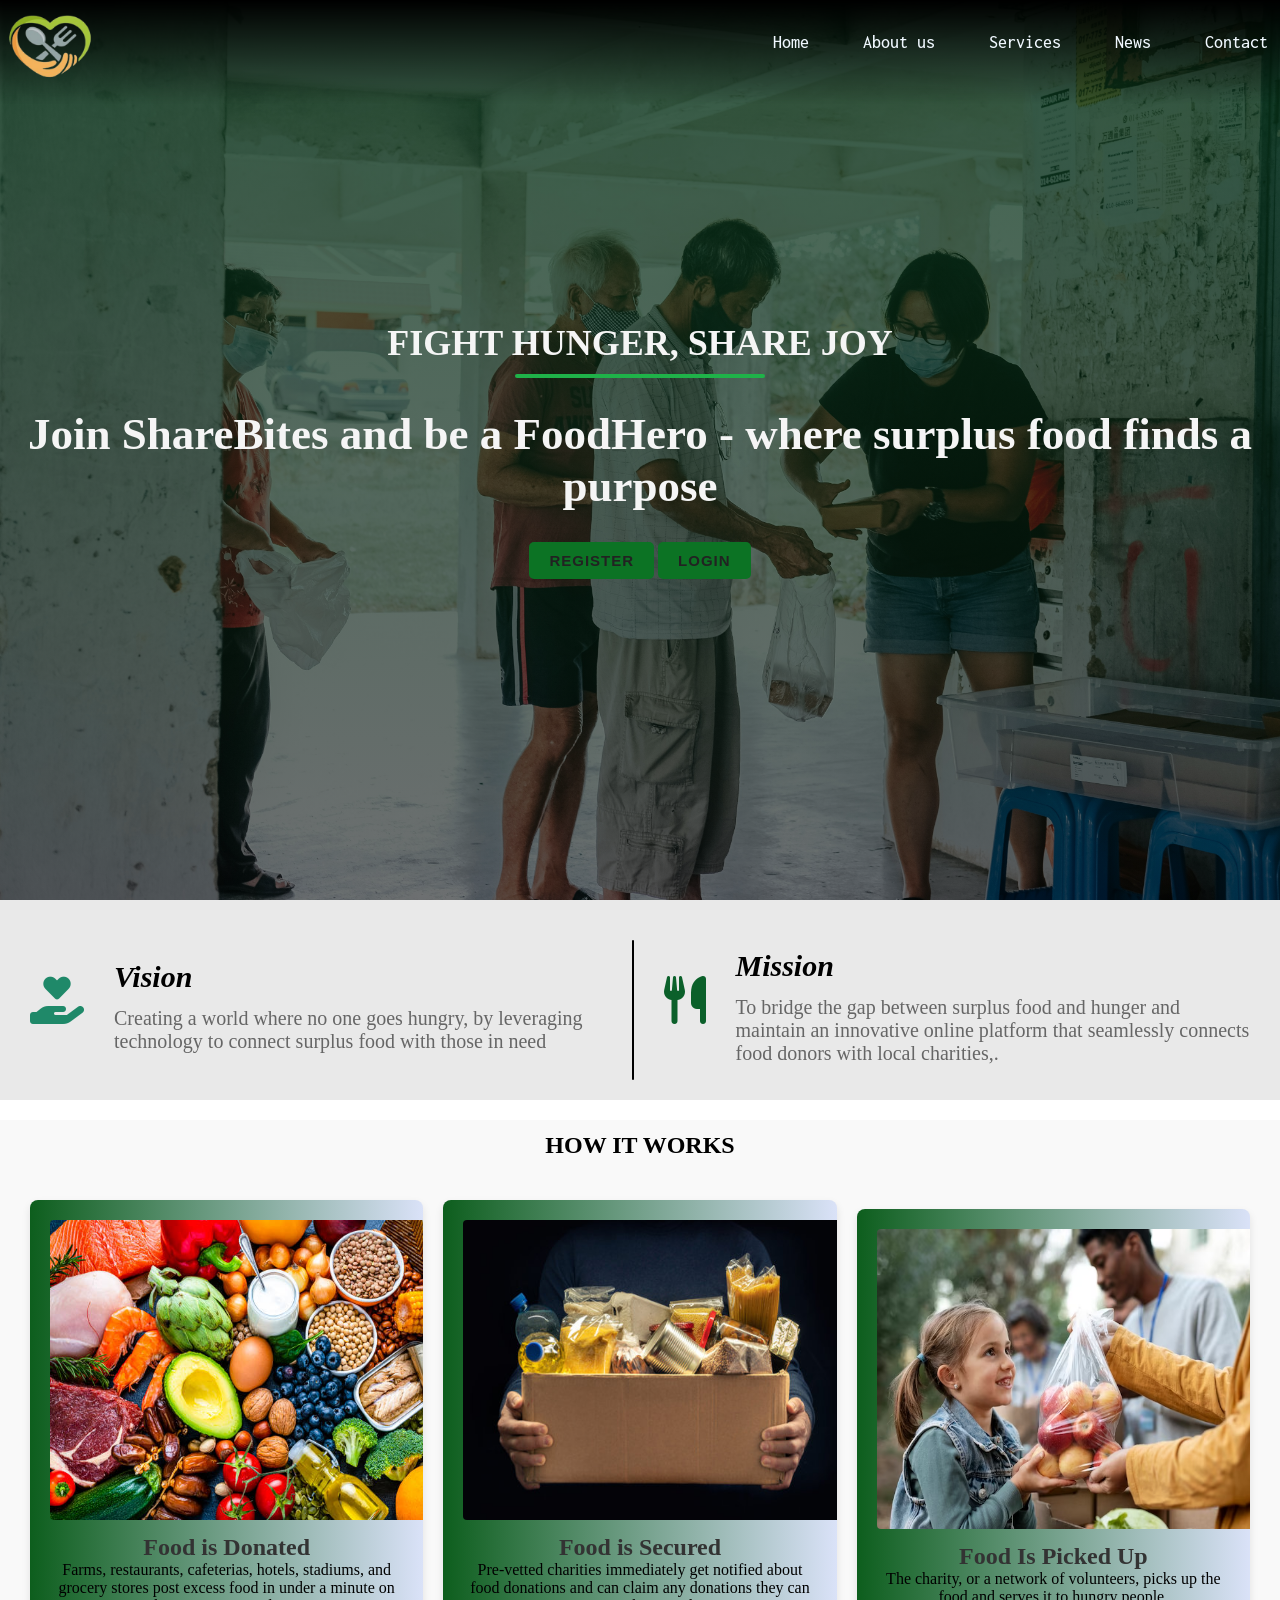
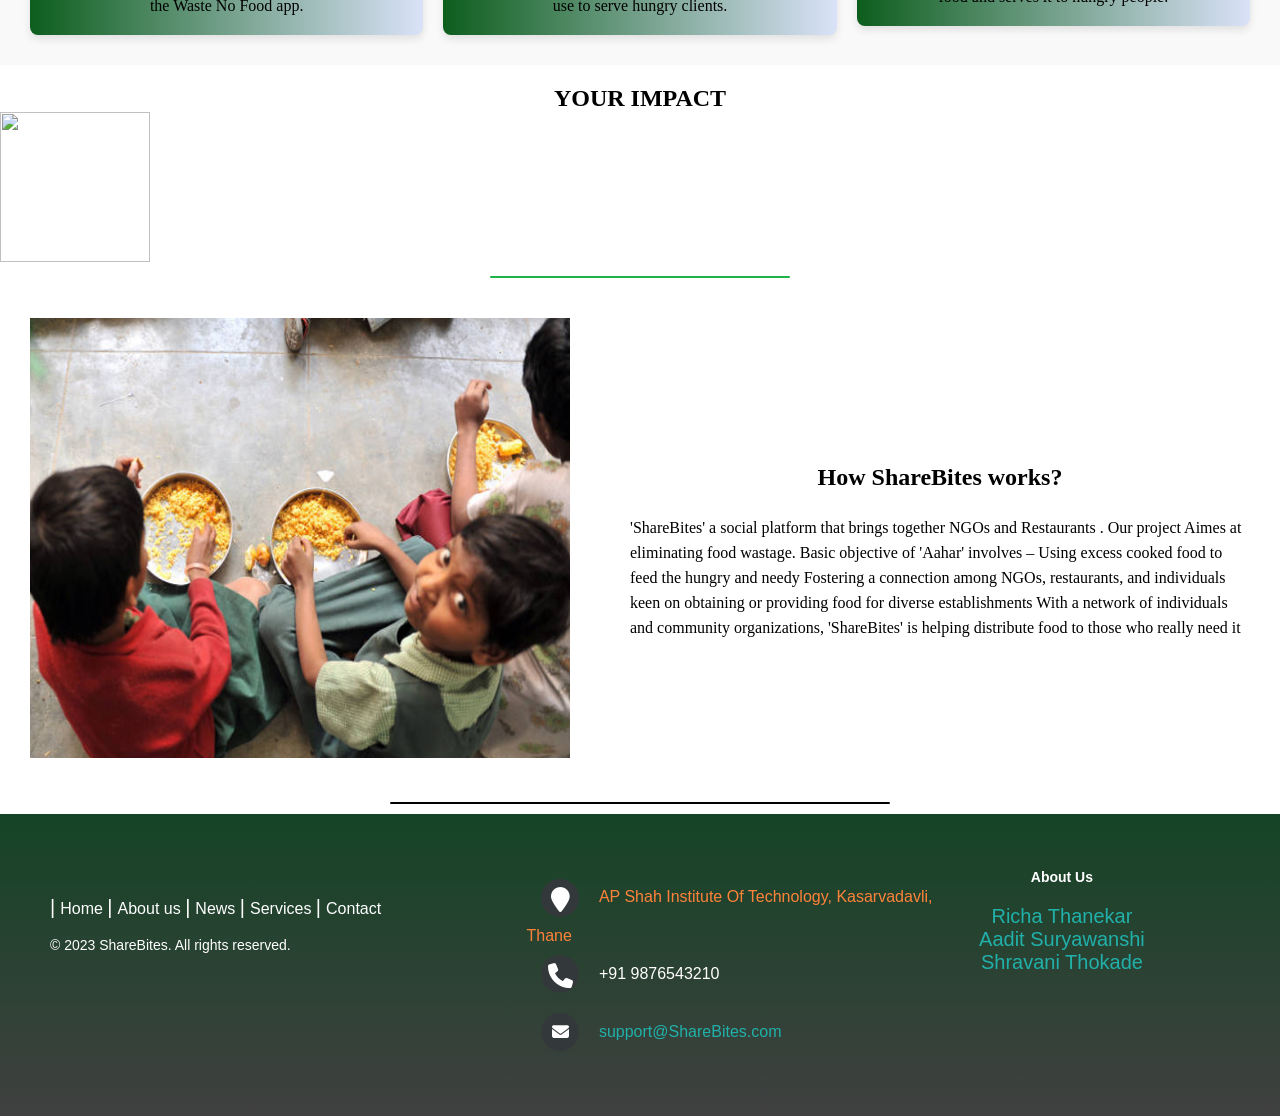
==== index.html @ aeedb60c "." ====
<!DOCTYPE html>
<html lang="en">
<head>
    <meta charset="UTF-8">
    <meta name="viewport" content="width=device-width, initial-scale=1.0">
    <link rel="stylesheet" href="stlye.css">
<script src="https://kit.fontawesome.com/dd3af09170.js" crossorigin="anonymous"></script>    <link rel="preconnect" href="https://fonts.googleapis.com">
    <link rel="preconnect" href="https://fonts.gstatic.com" crossorigin>
    <link href="https://fonts.googleapis.com/css2?family=Inconsolata&display=swap" rel="stylesheet">
    <link rel="stylesheet" href="https://cdnjs.cloudflare.com/ajax/libs/font-awesome/6.5.1/css/all.min.css" integrity="sha512-DTOQO9RWCH3ppGqcWaEA1BIZOC6xxalwEsw9c2QQeAIftl+Vegovlnee1c9QX4TctnWMn13TZye+giMm8e2LwA==" crossorigin="anonymous" referrerpolicy="no-referrer" />
    <link rel="preconnect" href="https://fonts.googleapis.com">
<link rel="preconnect" href="https://fonts.gstatic.com" crossorigin>
<link href="https://fonts.googleapis.com/css2?family=Overpass:ital,wght@0,100..900;1,100..900&display=swap" rel="stylesheet">
    <title>ShareBites</title>
</head>

<body>

    <section class="navbar">
        <a href="#"><img src="images\logo.png" class="logo">
        </a>
        <!--<span>ShareBites</span>-->
    <ul class="nav-links">
        <li><a href="">Home</a></li>
        <li><a href="#Aboutus">About us</a></li>
        <li><a href="#Services">Services</a></li>
        <li><a href="">News</a></li>
        <li><a href="#Contact">Contact</a></li>
    </ul> 
    </section>
    <header>
        
        <div class="header-content">
            <h2>FIGHT HUNGER, SHARE JOY</h2>
        <div class="line"></div>
            <h1>Join ShareBites and be a FoodHero - where surplus food finds a purpose</h1>
            <button id="show-login">Register</button>
            <button id="show-login2">Login</button>
            <div class="container" id="container">
                <div class="form-container sign-up-container">
                    <form action="#">
                        <div class="close-btn">&times;</div>
                        <h1>Sign Up</h1>
                        <input type="text" placeholder="Restaurant's Name" />
                        <input type="email" placeholder="Email" />
                        <input type="password" placeholder="Password" />
                        <button>Sign Up</button>
                        <p>Already have an account?<a href="">Login</a></p>
                    </form>
                </div>
                <div class="form-container sign-in-container">
                    <form action="#">
                        <h1>Sign in</h1>
                        <input type="text" placeholder="NGO's Name" />
                        <input type="email" placeholder="Email" />
                        <input type="password" placeholder="Password" />
                        <button>Sign UP</button>
                        <p>Already have an account?<a href="">Login</a></p>
                    </form>
                </div>
                <div class="overlay-container">
                    <div class="overlay">
                        <div class="overlay-panel overlay-left">
                            <h1>I'm a NGO</h1>
                            <p>and want to receive food</p>
                            <button class="ghost" id="signIn">Secure Food</button>
                        </div>
                        <div class="overlay-panel overlay-right">
                            <div class="close-btn">&times;</div>
                            <h1>I'm a Restaurant</h1>
                            <p>and want to donate food</p>
                            <button class="ghost" id="signUp">Donate Food</button>
                        </div>
                    </div>
                </div>
            </div>
            <div class="form-container login_container">
                <form action="javascript:void(0)">
                    <div class="close-btn">&times;</div>
                    <h1>Login</h1>
                    <input type="email" placeholder="Email" />
                    <input type="password" placeholder="Password" />
                    <button onclick="window.location.href='restodash.html'">Login</button>
                    <p>Don't have an account?<a href="#">Register</a></p>
                </form>
            </div>
            
       
    </header>

    <section class="vm" id="Aboutus">
        <div class="vm1">
            <div class="icon">
                <i class="fa-solid fa-hand-holding-heart fa-3x" style="color: #1f8969;"></i>
            </div>
            <div class="text-container">
                <h4>Vision</h4>
                <p>Creating a world where no one goes hungry, by leveraging technology to connect surplus food with those in need</p>
            </div>
        </div>
        <div class="line"></div>
        <div class="vm2">
            <div class="icon">
                <i class="fa-solid fa-utensils fa-3x" style="color: #0b602a;"></i>

            </div>
            <div class="text-container">
                <h4>Mission</h4>
                <p>To bridge the gap between surplus food and hunger and maintain an innovative online platform that seamlessly connects food donors with local charities,.</p>
            </div>
        </div>
    </section>

    <section class="working">
        <h1>HOW IT WORKS</h1>
        <div class="d">
        
            <div class="card">
                <img src="images\d1.jpg" alt="">
                <h2>Food is Donated</h2>
                <p>Farms, restaurants, cafeterias, hotels, stadiums, and grocery stores post excess food in under a minute on the Waste No Food app.</p>
            </div>
            <div class="card">
                <img src="images\d2.jpg" alt="" srcset="">
                <h2>Food is Secured</h2>
                <p>Pre-vetted charities immediately get notified about food donations and can claim any donations they can use to serve hungry clients.</p>
            </div>
            <div class="card">
                <img src="images\d3.jpg" alt="">
                <h2>Food Is Picked Up</h2>
                <p>The charity, or a network of volunteers, picks up the food and serves it to hungry people.</p>
            </div>
        </div>
    </section>

    <section class="impact">
        <h1>YOUR IMPACT</h1>
        <div>
            <div class="i1"><img decoding="async" src="https://foodforthepoor.org/wp-content/uploads/icon-bowl-031121.svg" alt="" class="wp-image-156 perfmatters-lazy loaded" style="width:150px;height:150px" data-src="https://foodforthepoor.org/wp-content/uploads/icon-bowl-031121.svg" data-was-processed="true" data-gtm-vis-first-on-screen669812_126="18026" data-gtm-vis-recent-on-screen669812_126="586667" data-gtm-vis-total-visible-time669812_126="5000" data-gtm-vis-has-fired669812_126="1"></div>
            <div class="i2"></div>
            <div class="i3"></div>
        </div>
        <div class="line1"></div>
    </section>

<section class="works" id="Services">
    <div class="title">
        <div class="s1">
            <img src="images\howitworks.jpg" >
        </div>
        <div class="s2">
            <h1>How ShareBites works?</h1>
            <p>​'ShareBites' a social platform that brings together NGOs and Restaurants . Our project Aimes at eliminating food wastage.

                Basic objective of 'Aahar' involves –
                Using excess cooked food to feed the hungry and needy
                Fostering a connection among NGOs, restaurants, and individuals keen on obtaining or providing food for diverse establishments
                With a network of individuals and community organizations, 'ShareBites' is helping distribute food to those who really need it</p>
        </div>
    </div>
    <div class="line1"></div>
</section>

<footer class="footer-distributed" id="Contact">

    <div class="footer-left">



      <p class="footer-links">
        <a>Home<br></a>
        
        <a>About us<br></a>
      
        <a>News<br></a>
      
        <a>Services<br></a>
        
        <a>Contact<br></a>
      </p>

      <p class="footer-company-name">&copy; 2023 ShareBites. All rights reserved.</p>
    </div>

    <div class="footer-center">

      <div>
        <i class="fa fa-map-marker"></i>
        <a class="map" href="https://maps.app.goo.gl/JB6KdXZ7qr82hVav6">AP Shah Institute Of Technology, Kasarvadavli, Thane</a>
      </div>

      <div>
        <i class="fa fa-phone"></i>
        <p>+91 9876543210</p>
      </div>

      <div>
        <i class="fa fa-envelope"></i>
        <p><a href="mailto:support@company.com">support@ShareBites.com</a></p>
      </div>
    </div>

    <div class="footer-right">

      <p class="footer-company-about">
        <span>About Us<br></span>
        Richa Thanekar <br> Aadit Suryawanshi<br>Shravani Thokade
      </p>

      
    </div>

  </footer>
</body>
<script src="script.js"></script>
</html>
---- stlye.css ----
*{
    padding: 0;
    margin: 0;
    box-sizing: border-box;
}
body{
  overflow-x: hidden;
}
header{
    width: 100vw;
    height: 100vh;
    background: linear-gradient(rgba(8, 58, 26, 0.75), rgba(0, 0, 0, 0.5)), url(images/bg.jpg);
    background-size: cover; 
    background-position: center;
    display: flex;
    flex-direction: row;
    align-items: center; 
    justify-content: center;
}
.header-content{
    color: whitesmoke;
    text-align: center;
}
.header-content h2{
    font-size: 4vmin;
}
.line{
    width: 250px;
    height: 4px;
    background: #1fb249;
    margin: 10px auto;
    border-radius: 5px;  
}
.header-content h1{
    font-size: 5vmin;
    margin-top: 30px;
    margin-bottom: 30px;
    
}
.navbar{
    position: fixed;
    width: 100%;
    top: 0;
    right: 0;
    z-index: 1000;
    display: flex;
    align-items: center;
    justify-content: space-between;
    background: transparent;
    background: linear-gradient(to bottom ,rgb(0, 0, 0,1),rgb(31, 178, 73,0));
    transition: all .50s ease;
}
.button{
    text-decoration: none;
    list-style: none;
    padding: 8px 15px;
    border: #353688 solid 2px;
    border-radius: 30px;
    color: #ffffff;
}
.button:hover{
    background-color: rgb(54, 55, 135);
    transition: 0.3s ease-in;
}

.logo{
    height: 100px;
    width: 100px;
}
.nav-links{
    display: flex;
    justify-content: space-between;
    align-items: center;
}

.nav-links a {
    color: aliceblue;
    font-size: 1.1rem;
    font-weight: 500;
    padding: 5px 0;
    margin: 0px 30px;
    transition: all .50s ease;
    text-decoration: none;
    list-style: none;
}
.nav-links li{
    list-style: none;
    display: inline-block;
    padding: 8px 12px;
    position: relative;
    font-family: 'Inconsolata', monospace;
}

.nav-links a::after {
    content: '';
    width: 0%;
    height: 2px;
    display: block;
    margin: auto;
    transition: 0.2s;
}

.nav-links a:hover {
    color: #0c7073; }
h3{
    color: #ffffff;
    letter-spacing: 2.5px;
}
.p{
    color: #fff;
    letter-spacing: 1.5px;
}



/*how it works*/
.title{
  
  display: flex;
  flex-direction: row;
  justify-content: center;
  align-items: center;
  align-content: center;
}
.s1 img{
  width: 600px;
  height: 500px;
  padding: 30px;
}
.s2 {
  padding: 30px;
  line-height: 25px;
}
.s2 h1{
  text-align: center;
  padding: 25px;
}
.working h1 {
  margin-top: 20px;
  line-height: 50px;
  text-align: center;
  
}
.working{
  background-color: #f9f9f9
}
.d {
  display: flex;
  justify-content: space-around;
  align-items: center;
  background-color: #f9f9f9;
  padding: 20px;
}

.working .d {
  display: flex;
}

.working .d div {
  flex: 1;
  padding: 20px;
  margin: 10px;
  background-color: #fff;
  border-radius: 8px;
  box-shadow: 0 4px 8px rgba(0, 0, 0, 0.1);

  text-align: center; 
}

.working .d img {
  width: 400px;
  height: 300px;
  border-radius: 4px; 
}


.working h2 {
  color: #333;
  margin-top: 10px;
}
.card{ 
  flex: 1;
  background: #DAE2F8;  
  background: -webkit-linear-gradient(to right, #D6A4A4, #DAE2F8);
  background: linear-gradient(to right, #0d5e1d, #DAE2F8); 
  border-radius: 15px;
  margin: 10px;
  padding: 15px;
  text-align: center;
  box-shadow: 0px 4px 8px rgba(0, 0, 0, 0.2);
  transition: transform 0.3s ease;
  flex: 0 0 auto;
  border-radius: 5px;
  overflow: hidden;
  position: relative;
  cursor: pointer;
}
.card:hover {
  transform: translateY(-10px);
  box-shadow: 0 5px 15px rgba(0, 0, 0, 0.3);
}

  




 /*impact*/
 .impact h1{
  margin-top: 20px;
  display: flex;
  flex-direction: row;
  justify-content: center;
  align-items: center;
  align-content: center;
 }
 .impact .line1{
  width: 300px;
  height: 2px;
  background: #1fb249;
  margin: 10px auto;
  border-radius: 5px;  
}




/*vision-mission*/
  .vm {
    height: 200px;
    display: flex;
    justify-content: space-between;
    background-color: #e9e9e9;
    padding: 30px;
  }
  .icon {
    margin-right: 30px; 
}
  .vm1,
  .vm2 {
    display: flex;
    align-items: center;
    flex: 1; 
  }
  
  .vm1 {
    padding-right: 15px; 
  }
  
  .vm2 {
    padding-left: 15px;
    margin-left: 15px;
  }
  
  .text-container {
    flex: 1;
  }
  
  .text-container p {
    font-size: 20px;
    margin-top: 0;
    color: #666;
  }
  
  .text-container h4 {
    font-size: 30px;
    font-style: italic;
    line-height: 2;
  }
  
  .vm .line {
    width: 2px;
    height: 100%;
    background-color: #000000;
  }
.works .line1{
    width: 500px;
    height: 2px;
    background: #000000;
    margin: 10px auto;
    border-radius: 5px;  
}





/*login*/
.form-container p{
  color: #000000;
  margin-top: 10px;
}
#show-login {
  transition: all .5s ease;
  padding: 10px 20px;
  font-size: 15px;
  font-weight:600 ;
  color: #222;
  border: none;
  outline: none;
  cursor: pointer;
  border-radius: 5px;
}
#show-login:hover{
  color: #05161a;
  background-color: #0c7324;
}
#show-login2{
  transition: all .5s ease;
  padding: 10px 20px;
  font-size: 15px;
  font-weight:600 ;
  color: #222;
  border: none;
  outline: none;
  cursor: pointer;
  border-radius: 5px;
}
#show-login2:hover{
  color: #05161a;
  background-color: #0c7324;
}
.close-btn{
  position: absolute;
  top: 10px;
  right: 10px;
  width: 15px;
  height: 15px;
  background: #888;
  color: #eee;
  text-align: center;
  line-height: 15px;
  border-radius: 15px;
  cursor: pointer;
}
button {
	border-radius: 20px;
	border: 1px solid#0c7324;
	background-color: #0c7324;
	color: #FFFFFF;
	font-size: 12px;
	font-weight: bold;
	padding: 12px 45px;
	letter-spacing: 1px;
	text-transform: uppercase;
	transition: transform 80ms ease-in;
}

button:active {
	transform: scale(0.95);
}

button:focus {
	outline: none;
}

button.ghost {
	background-color: transparent;
	border-color: #FFFFFF;
}

form {
	background-color: #FFFFFF;
	display: flex;
	align-items: center;
	justify-content: center;
	flex-direction: column;
	padding: 0 50px;
	height: 100%;
	text-align: center;
}

input {
	background-color: #eee;
	border: none;
	padding: 12px 15px;
	margin: 8px 0;
	width: 100%;
}

.container {
	background-color: #fff;
	border-radius: 10px;
  	box-shadow: 0 14px 28px rgba(0,0,0,0.25), 
			0 10px 10px rgba(0,0,0,0.22);
	position: relative;
	overflow: hidden;
	width: 768px;
	max-width: 100%;
	min-height: 480px;
    transition: opacity 0.5s ease-in-out, transform 0.5s ease-in-out;
    position: fixed;
    top: 50%;
    left: 50%;
    transform: translate(-50%, -50%) scale(1.2);
    z-index: 101;
    background: #ffffff;
    padding: 25px;
    border: 1px solid black;
    border-radius: 4px;
    box-shadow: rgba(7, 7, 7, 0.1);
    opacity: 0;
    pointer-events: none;
    }
    .container h1{
      color: #000000;
    }
   
.container.active {
        opacity: 1;
        pointer-events: auto;
        transform: translate(-50%, -50%) scale(1);
    }
.form-container {
	position: absolute;
	top: 0;
	height: 100%;
	transition: all 0.6s ease-in-out;
}

.sign-in-container {
	left: 0;
	width: 50%;
	z-index: 2;
}

.container.right-panel-active .sign-in-container {
	transform: translateX(100%);
}

.sign-up-container {
	left: 0;
	width: 50%;
	opacity: 0;
	z-index: 1;
}

.container.right-panel-active .sign-up-container {
	transform: translateX(100%);
	opacity: 1;
	z-index: 5;
	animation: show 0.6s;
}


.overlay-container {
	position: absolute;
	top: 0;
	left: 50%;
	width: 50%;
	height: 100%;
	overflow: hidden;
	transition: transform 0.6s ease-in-out;
	z-index: 100;
}

.container.right-panel-active .overlay-container{
	transform: translateX(-100%);
}

.overlay {
	background: #0c7324;
	background: -webkit-linear-gradient(to right, #0c7324, #0c7324);
	background: linear-gradient(to right, #0c7324, #0c7324);
	background-repeat: no-repeat;
	background-size: cover;
	background-position: 0 0;
	color: #FFFFFF;
	position: relative;
	left: -100%;
	height: 100%;
	width: 200%;
  	transform: translateX(0);
	transition: transform 0.6s ease-in-out;
}

.container.right-panel-active .overlay {
  	transform: translateX(50%);
}

.overlay-panel {
	position: absolute;
	display: flex;
	align-items: center;
	justify-content: center;
	flex-direction: column;
	padding: 0 40px;
	text-align: center;
	top: 0;
	height: 100%;
	width: 50%;
	transform: translateX(0);
	transition: transform 0.6s ease-in-out;
}

.overlay-left {
	transform: translateX(-20%);
}

.container.right-panel-active .overlay-left {
	transform: translateX(0);
}

.overlay-right {
	right: 0;
	transform: translateX(0);
}

.container.right-panel-active .overlay-right {
	transform: translateX(20%);
}

.login_container{
  background-color: #fff;
	border-radius: 10px;
  box-shadow: 0 14px 28px rgba(0,0,0,0.25), 
			0 10px 10px rgba(0,0,0,0.22);
      overflow: hidden;
	position: relative;
	width:370px ;
	height: 300px;
  transition: opacity 0.5s ease-in-out, transform 0.5s ease-in-out;
  position: fixed;
  top: 50%;
  left: 50%;
  transform: translate(-50%, -50%) scale(1.2);
  z-index: 101;
  background: #ffffff;
  padding: 25px;
  border: 1px solid black;
  border-radius: 4px;
  box-shadow: rgba(7, 7, 7, 0.1);
  opacity: 1;
}
.login_container p{
  margin-bottom: 100px;
}
.login_container h1{
  color: #000000;
  margin-top: 100px;
}





/*footer*/
.footer-distributed {
  background: linear-gradient(rgba(8, 58, 26, 0.95), rgba(0, 0, 0, 0.75)), url(https://www.nohungrychild.in/images/Hungry_child.jpg);
  background-size: cover;
  background-position: center;
  box-shadow: 0 1px 1px 0 rgba(0, 0, 0, 0.12);
  box-sizing: border-box;
  width: 100%;
  text-align: left;
  font: bold 16px sans-serif;
  padding: 55px 50px;
}


.footer-distributed .footer-left,
.footer-distributed .footer-center,
.footer-distributed .footer-right{
 display: inline-block;
 vertical-align: top;
}

/* Footer left */

.footer-distributed .footer-left{
 width: 40%;
}
.footer-left img{
   width:250px;
}

/* The company logo */

.footer-distributed h3{
 color:  #ffffff;
 font: normal 36px 'Open Sans', cursive;
 margin: 0;
}

.footer-distributed h3 span{
 color:  lightseagreen;
}

/* Footer links */

.footer-distributed .footer-links{
 color:  #ffffff;
 margin: 20px 0 12px;
 padding: 0;
}

.footer-distributed .footer-links a{
 display:inline-block;
 line-height: 1.8;
 font-weight:400;
 text-decoration: none;
 color:  inherit;
}

.footer-distributed .footer-company-name{
 color:  #ffffff;
 font-size: 14px;
 font-weight: normal;
 margin: 0;
}


.footer-distributed .footer-center{
 width: 35%;
 
}

.footer-distributed .footer-center i{
  
 background-color:  #33383b;
 color: #ffffff;
 font-size: 25px;
 width: 38px;
 height: 38px;
 border-radius: 50%;
 text-align: center;
 line-height: 42px;
 margin: 10px 15px;
 vertical-align: middle;
}

.footer-distributed .footer-center i.fa-envelope{
 font-size: 17px;
 line-height: 38px;
}

.footer-distributed .footer-center p{
  font-family: 'Play', sans-serif;
 display: inline-block;
 color: #ffffff;
 font-weight:400;
 vertical-align: middle;
 margin:0;
}

.footer-distributed .footer-center p span{
 display:block;
 font-weight: normal;
 font-size:14px;
 line-height:2;
}

.footer-distributed .footer-center a{
  color: rgb(255, 130, 58);
  text-decoration: none;
}
.footer-distributed .footer-center p a{
 color:  lightseagreen;
 text-decoration: none;;
}

.footer-distributed .footer-links a:before {
 content: "|";
 font-weight:300;
 font-size: 20px;
 left: 0;
 color: #fff;
 display: inline-block;
 padding-right: 5px;
}

.footer-distributed .footer-links .link-1:before {
 content: none;
}

.map{
  font-family: 'Play', sans-serif;
  font-weight: 400;
  font-style:inherit;
  
}
/* Footer Right */

.footer-distributed .footer-right{
  text-align: center;
 width: 20%;
}

.footer-distributed .footer-company-about{
  font-family: 'Acme', sans-serif;
 color:  #21b1aa;
 font-size: 20px;
 font-weight: normal;
 margin: 0;
}

.footer-distributed .footer-company-about span{
  font-family: 'Play', sans-serif;
 display: block;
 color:  #ffffff;
 font-size: 14px;
 font-weight: bold;
 margin-bottom: 20px;
}
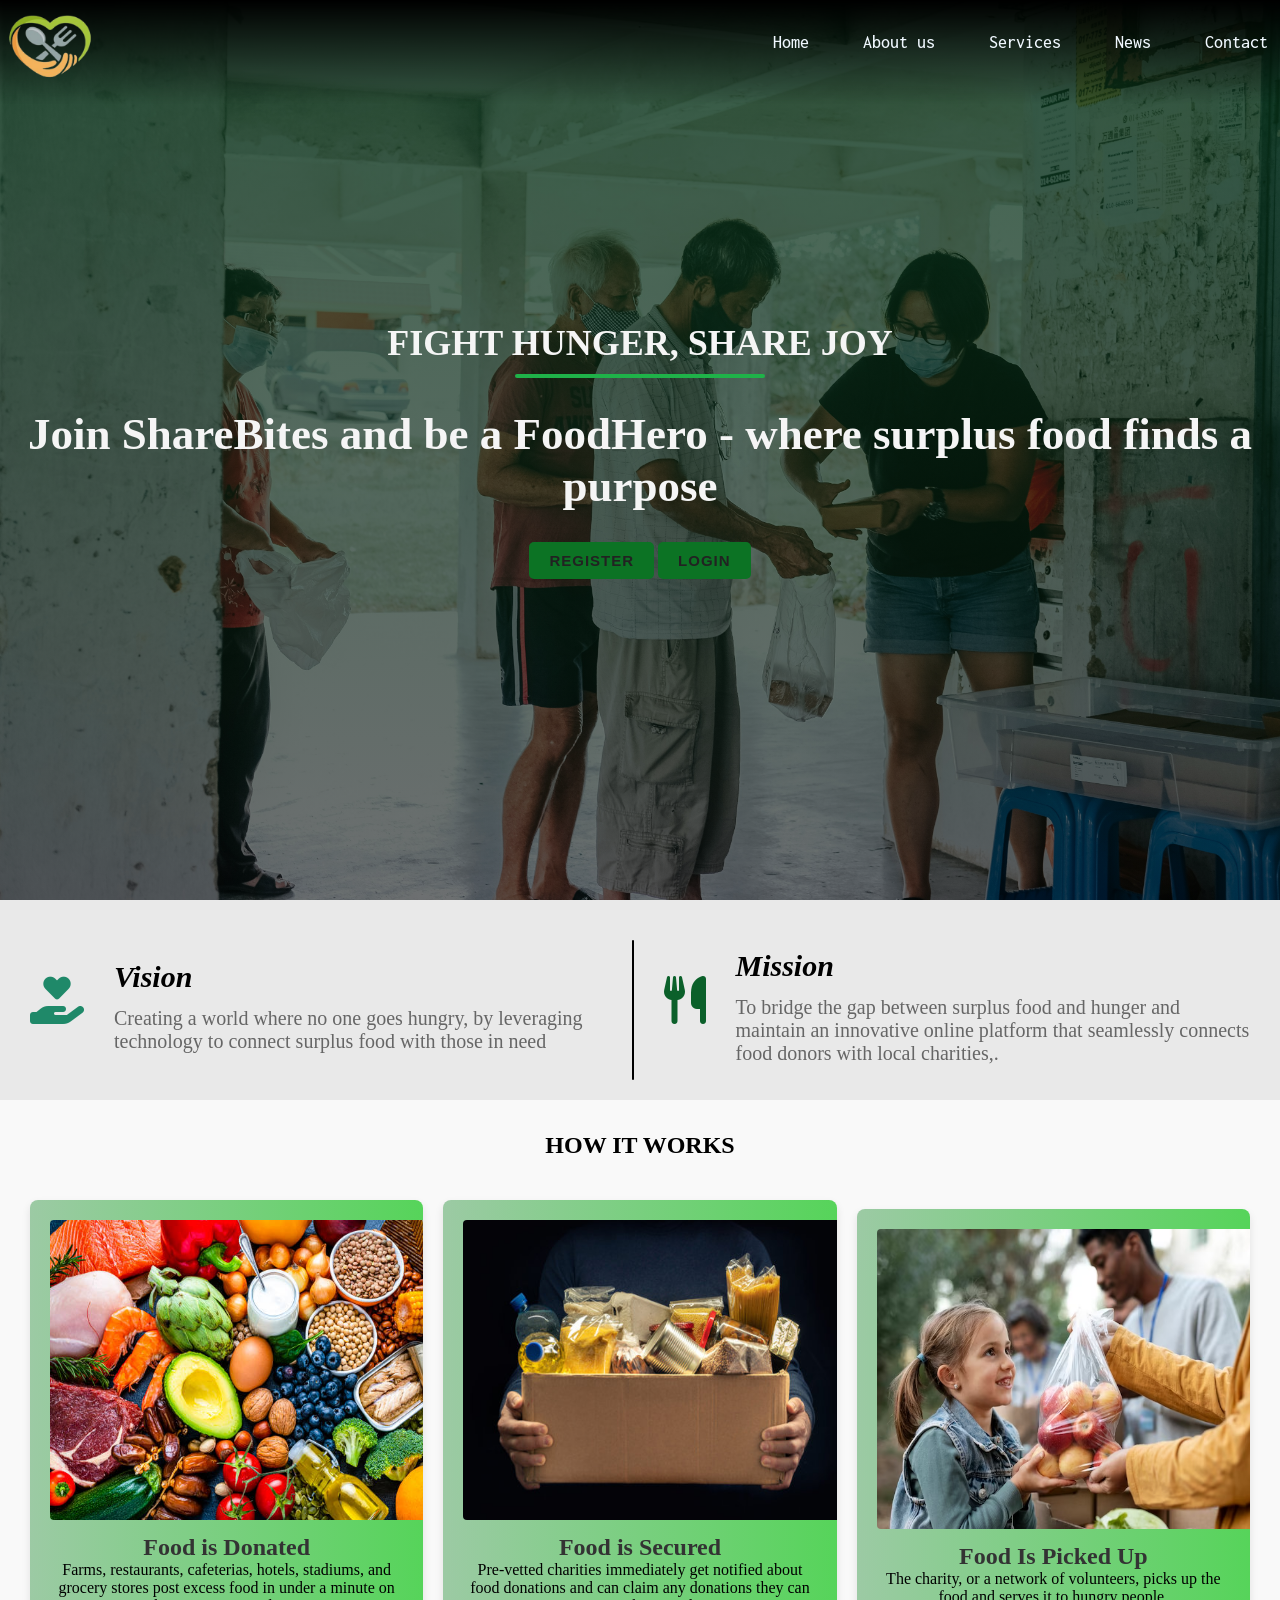
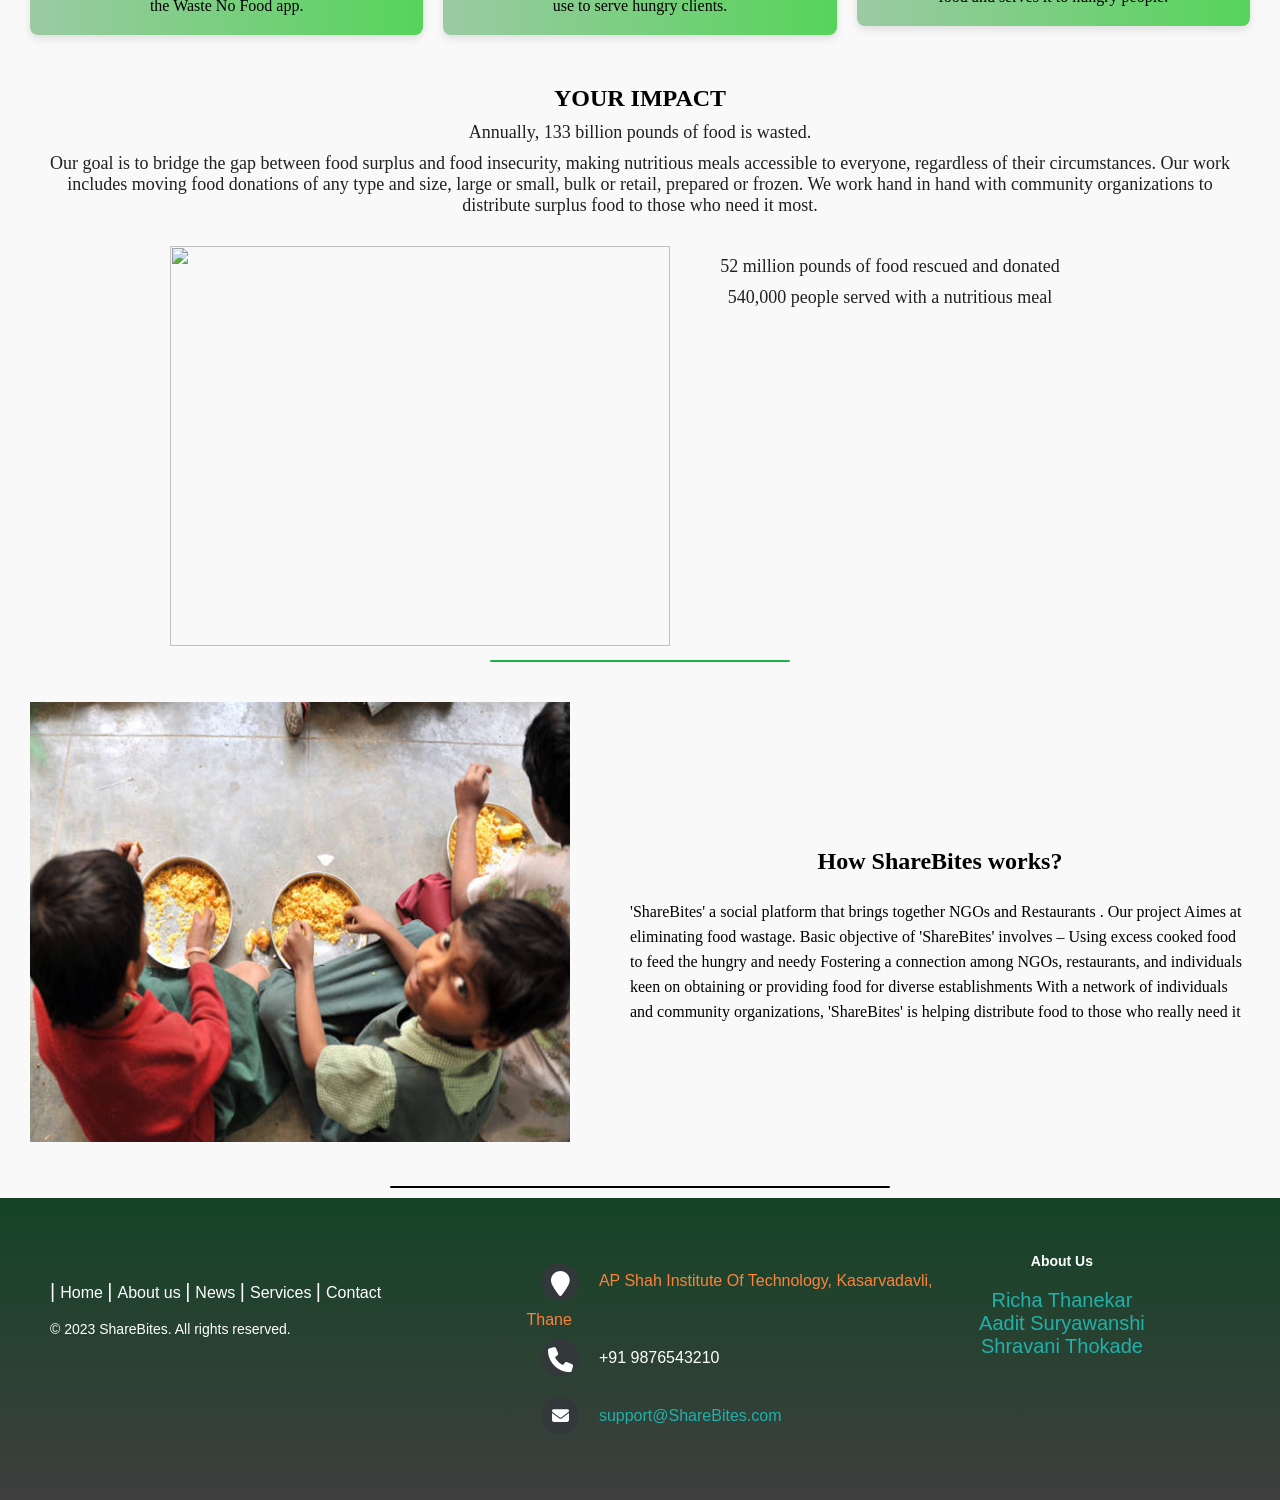
==== commit 26ae0931: "l" ====
--- a/index.html
+++ b/index.html
@@ -135,10 +135,26 @@
 
     <section class="impact">
         <h1>YOUR IMPACT</h1>
-        <div>
-            <div class="i1"><img decoding="async" src="https://foodforthepoor.org/wp-content/uploads/icon-bowl-031121.svg" alt="" class="wp-image-156 perfmatters-lazy loaded" style="width:150px;height:150px" data-src="https://foodforthepoor.org/wp-content/uploads/icon-bowl-031121.svg" data-was-processed="true" data-gtm-vis-first-on-screen669812_126="18026" data-gtm-vis-recent-on-screen669812_126="586667" data-gtm-vis-total-visible-time669812_126="5000" data-gtm-vis-has-fired669812_126="1"></div>
-            <div class="i2"></div>
-            <div class="i3"></div>
+        <p>Annually, 133 billion pounds of food is wasted.</p>
+            <p>Our goal is to bridge the gap between food surplus and food insecurity, 
+            making nutritious meals accessible to everyone, regardless of their circumstances. 
+            Our work includes moving food donations of any type and size, large or small, bulk or retail, prepared or frozen. 
+            We work hand in hand with community organizations to distribute surplus food to those who need it most.
+        </p>
+        <div class="people">
+            <div class="i2">        
+                <img src="https://annamrita.org/wp-content/uploads/2023/02/Everything-you-need-to-know-about-the-functions-of-a-food-NGO.jpg" alt="" srcset="">
+            </div>
+            <div class="i1">
+            </div>
+            <div class="i3">
+                <p>52 million pounds of food rescued and donated</p>
+                <p>540,000 people served with a nutritious meal</p>
+            </div>
+           
+            
+           
+            
         </div>
         <div class="line1"></div>
     </section>
@@ -152,7 +168,7 @@
             <h1>How ShareBites works?</h1>
             <p>​'ShareBites' a social platform that brings together NGOs and Restaurants . Our project Aimes at eliminating food wastage.
 
-                Basic objective of 'Aahar' involves –
+                Basic objective of 'ShareBites' involves –
                 Using excess cooked food to feed the hungry and needy
                 Fostering a connection among NGOs, restaurants, and individuals keen on obtaining or providing food for diverse establishments
                 With a network of individuals and community organizations, 'ShareBites' is helping distribute food to those who really need it</p>
@@ -212,5 +228,7 @@
 
   </footer>
 </body>
-<script src="script.js"></script>
+
+<script src="script.js">
+</script>
 </html>
--- a/stlye.css
+++ b/stlye.css
@@ -5,6 +5,7 @@
 }
 body{
   overflow-x: hidden;
+  background-color: #f9f9f9
 }
 header{
     width: 100vw;
@@ -181,8 +182,8 @@
 .card{ 
   flex: 1;
   background: #DAE2F8;  
-  background: -webkit-linear-gradient(to right, #D6A4A4, #DAE2F8);
-  background: linear-gradient(to right, #0d5e1d, #DAE2F8); 
+  background: -webkit-linear-gradient(to right, #6bf05d, #1d5c1d);
+  background: linear-gradient(to right, #9ccaa4, #56d45a); 
   border-radius: 15px;
   margin: 10px;
   padding: 15px;
@@ -199,14 +200,23 @@
   transform: translateY(-10px);
   box-shadow: 0 5px 15px rgba(0, 0, 0, 0.3);
 }
-
+.d{
+  position: relative;
+  transform: translateY(50px);
+  opacity: 0;
+  transition:all 2s ease ;
+}
+.d.active{
+  transform: translateY(0px);
+  opacity: 1;
+}
   
 
 
 
 
  /*impact*/
- .impact h1{
+ .impact h1,h3{
   margin-top: 20px;
   display: flex;
   flex-direction: row;
@@ -214,6 +224,18 @@
   align-items: center;
   align-content: center;
  }
+ .impact p{
+  display: flex;
+  justify-content: center;
+  align-items: center;
+  align-content: center;
+  text-align: center;
+  padding: 10px 50px 0 50px;
+  font-size: 18px;
+  color: rgb(33, 33, 33);
+
+ 
+ }
  .impact .line1{
   width: 300px;
   height: 2px;
@@ -221,8 +243,15 @@
   margin: 10px auto;
   border-radius: 5px;  
 }
-
-
+.people{
+  padding-top: 30px;
+  display: flex;
+  justify-content: center;
+}
+.people img{
+  height: 400px;
+  width: 500px;
+}
 
 
 /*vision-mission*/
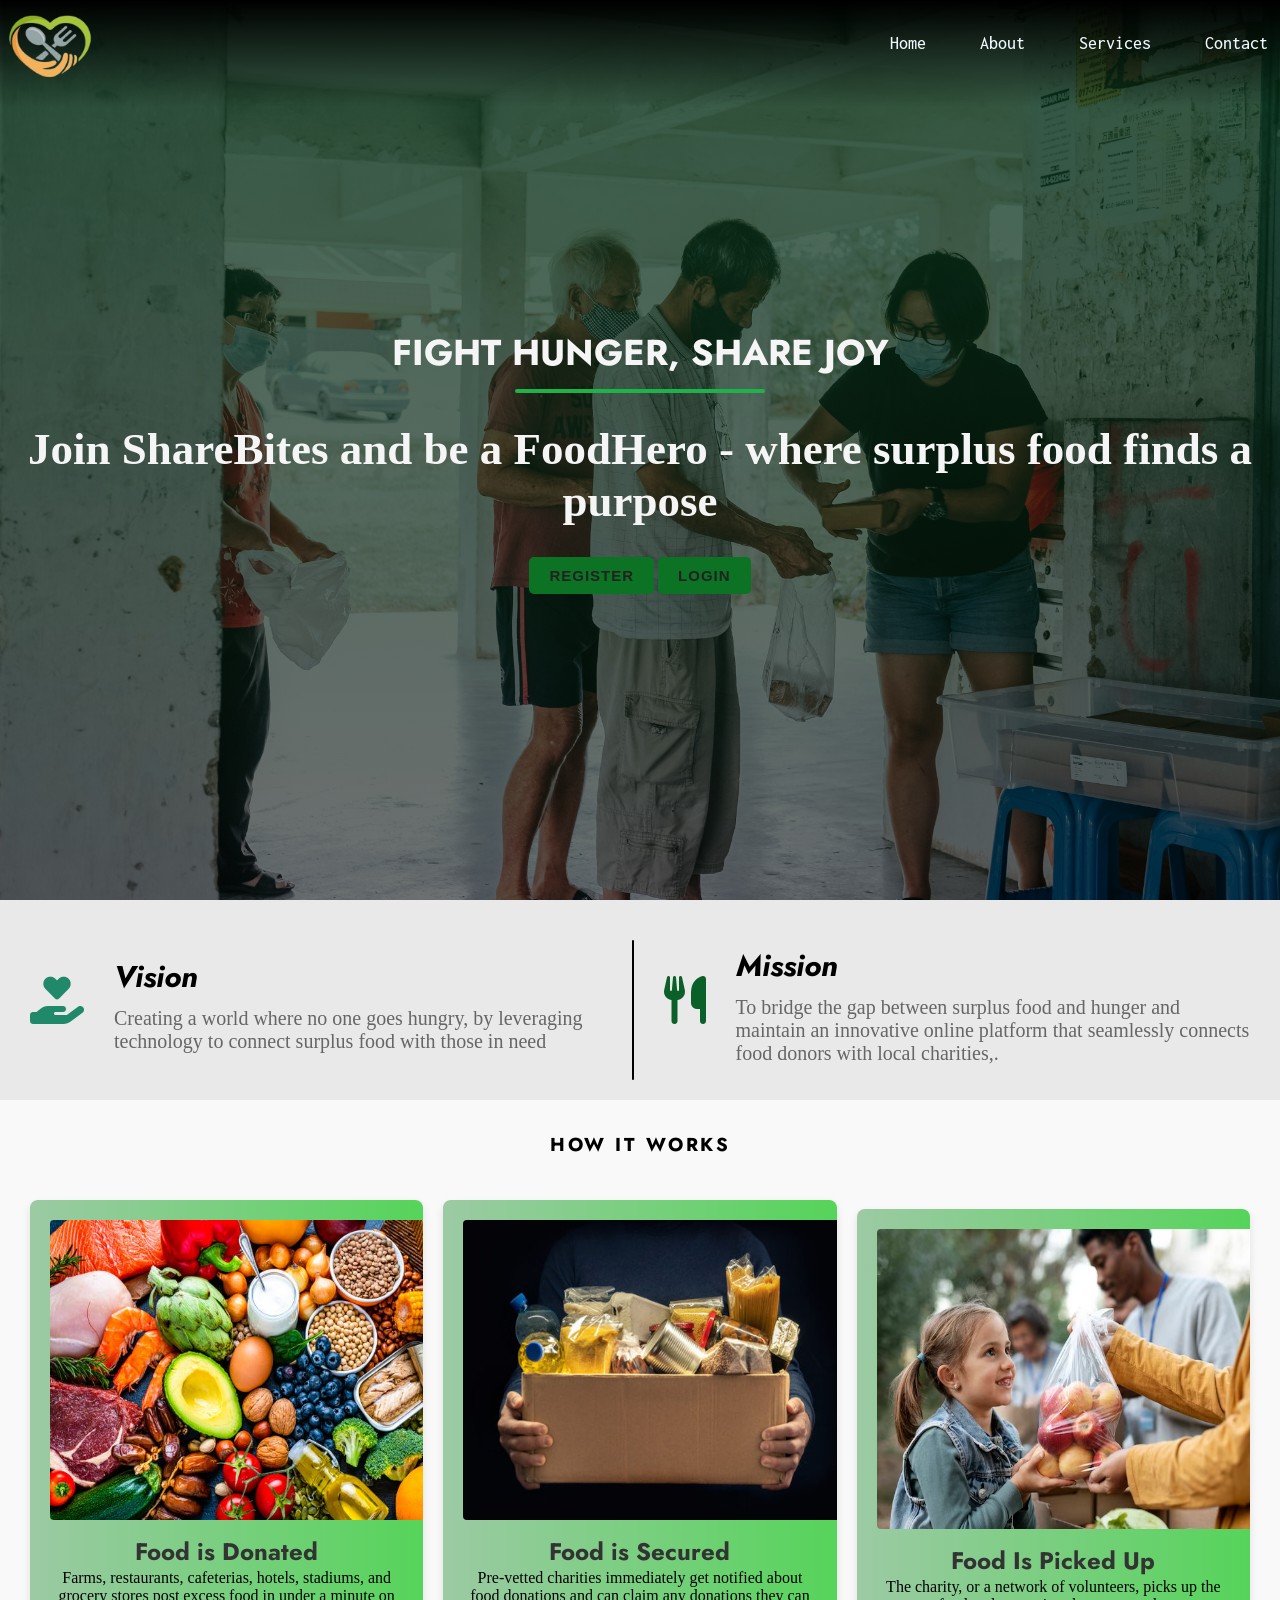
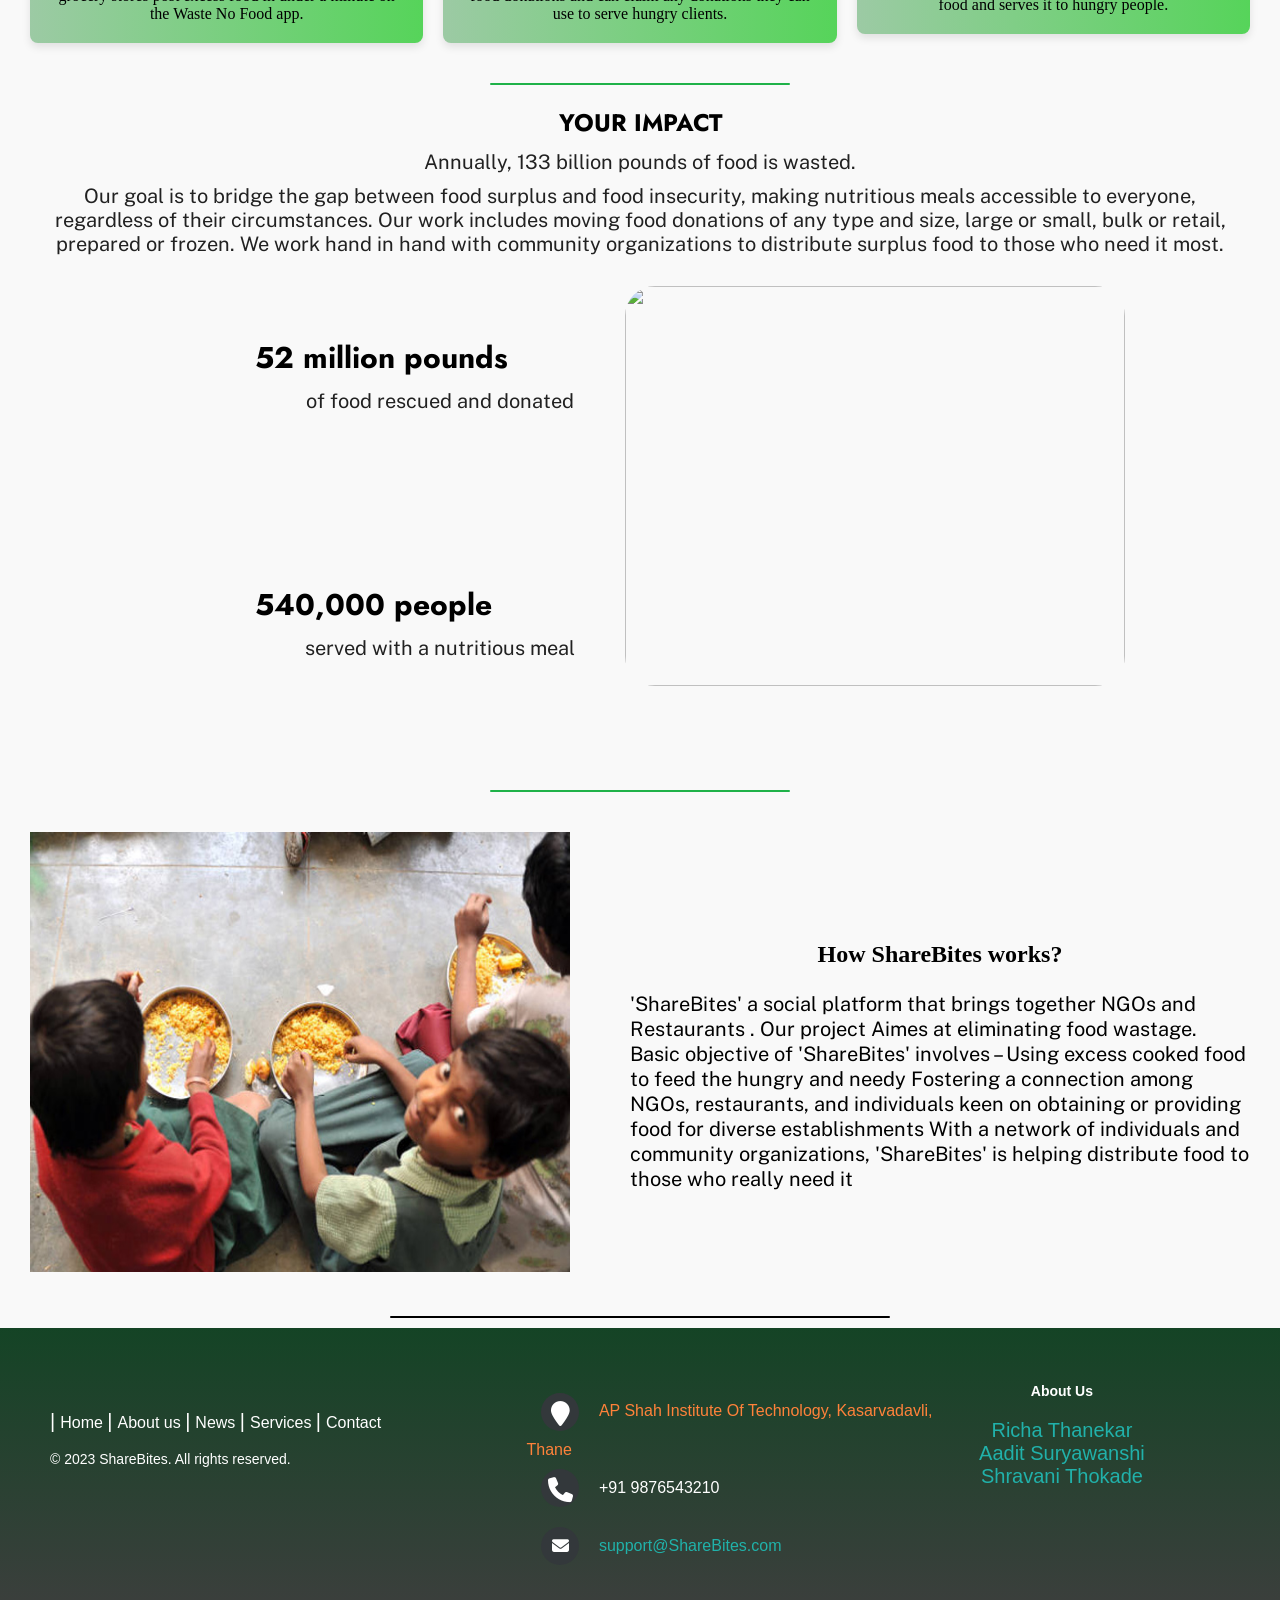
==== commit d83c1f13: "." ====
--- a/index.html
+++ b/index.html
@@ -4,13 +4,19 @@
     <meta charset="UTF-8">
     <meta name="viewport" content="width=device-width, initial-scale=1.0">
     <link rel="stylesheet" href="stlye.css">
-<script src="https://kit.fontawesome.com/dd3af09170.js" crossorigin="anonymous"></script>    <link rel="preconnect" href="https://fonts.googleapis.com">
+    <script src="https://kit.fontawesome.com/dd3af09170.js" crossorigin="anonymous"></script>    <link rel="preconnect" href="https://fonts.googleapis.com">
     <link rel="preconnect" href="https://fonts.gstatic.com" crossorigin>
     <link href="https://fonts.googleapis.com/css2?family=Inconsolata&display=swap" rel="stylesheet">
     <link rel="stylesheet" href="https://cdnjs.cloudflare.com/ajax/libs/font-awesome/6.5.1/css/all.min.css" integrity="sha512-DTOQO9RWCH3ppGqcWaEA1BIZOC6xxalwEsw9c2QQeAIftl+Vegovlnee1c9QX4TctnWMn13TZye+giMm8e2LwA==" crossorigin="anonymous" referrerpolicy="no-referrer" />
     <link rel="preconnect" href="https://fonts.googleapis.com">
-<link rel="preconnect" href="https://fonts.gstatic.com" crossorigin>
-<link href="https://fonts.googleapis.com/css2?family=Overpass:ital,wght@0,100..900;1,100..900&display=swap" rel="stylesheet">
+    <link rel="preconnect" href="https://fonts.gstatic.com" crossorigin>
+    <link href="https://fonts.googleapis.com/css2?family=Overpass:ital,wght@0,100..900;1,100..900&display=swap" rel="stylesheet">
+    <link rel="preconnect" href="https://fonts.googleapis.com">
+    <link rel="preconnect" href="https://fonts.gstatic.com" crossorigin>
+    <link href="https://fonts.googleapis.com/css2?family=Jost:ital,wght@0,100..900;1,100..900&display=swap" rel="stylesheet">
+    <link rel="preconnect" href="https://fonts.googleapis.com">
+    <link rel="preconnect" href="https://fonts.gstatic.com" crossorigin>
+    <link href="https://fonts.googleapis.com/css2?family=Public+Sans:ital,wght@0,100..900;1,100..900&display=swap" rel="stylesheet">
     <title>ShareBites</title>
 </head>
 
@@ -22,9 +28,8 @@
         <!--<span>ShareBites</span>-->
     <ul class="nav-links">
         <li><a href="">Home</a></li>
-        <li><a href="#Aboutus">About us</a></li>
+        <li><a href="#Aboutus">About </a></li>
         <li><a href="#Services">Services</a></li>
-        <li><a href="">News</a></li>
         <li><a href="#Contact">Contact</a></li>
     </ul> 
     </section>
@@ -112,7 +117,7 @@
     </section>
 
     <section class="working">
-        <h1>HOW IT WORKS</h1>
+        <h3>HOW IT WORKS</h3>
         <div class="d">
         
             <div class="card">
@@ -133,8 +138,10 @@
         </div>
     </section>
 
+
     <section class="impact">
-        <h1>YOUR IMPACT</h1>
+        <div class="line1"></div>
+        <h2>YOUR IMPACT</h2>
         <p>Annually, 133 billion pounds of food is wasted.</p>
             <p>Our goal is to bridge the gap between food surplus and food insecurity, 
             making nutritious meals accessible to everyone, regardless of their circumstances. 
@@ -142,21 +149,25 @@
             We work hand in hand with community organizations to distribute surplus food to those who need it most.
         </p>
         <div class="people">
+            
+            <div class="i1">
+            </div>
+            <div class="i3">
+                <h4>52 million pounds</h4>
+                <p> of food rescued and donated</p>
+                <h4>540,000 people </h4>
+                <p>served with a nutritious meal</p>
+            </div>
             <div class="i2">        
                 <img src="https://annamrita.org/wp-content/uploads/2023/02/Everything-you-need-to-know-about-the-functions-of-a-food-NGO.jpg" alt="" srcset="">
             </div>
-            <div class="i1">
-            </div>
-            <div class="i3">
-                <p>52 million pounds of food rescued and donated</p>
-                <p>540,000 people served with a nutritious meal</p>
-            </div>
            
             
            
             
         </div>
         <div class="line1"></div>
+        
     </section>
 
 <section class="works" id="Services">
--- a/stlye.css
+++ b/stlye.css
@@ -5,8 +5,14 @@
 }
 body{
   overflow-x: hidden;
-  background-color: #f9f9f9
-}
+  background-color: #f9f9f9;
+  
+}
+
+.h3,h2 ,h4{
+  font-family: "Jost", sans-serif;
+}
+
 header{
     width: 100vw;
     height: 100vh;
@@ -39,6 +45,7 @@
     
 }
 .navbar{
+    font-family: "Jost", sans-serif;
     position: fixed;
     width: 100%;
     top: 0;
@@ -136,7 +143,9 @@
   text-align: center;
   padding: 25px;
 }
-.working h1 {
+.working h3 {
+  color: #000000;
+  font-family: "Jost", sans-serif;
   margin-top: 20px;
   line-height: 50px;
   text-align: center;
@@ -216,7 +225,7 @@
 
 
  /*impact*/
- .impact h1,h3{
+ .impact h1,h2,h3{
   margin-top: 20px;
   display: flex;
   flex-direction: row;
@@ -225,13 +234,14 @@
   align-content: center;
  }
  .impact p{
+  font-family: "Public Sans", sans-serif;
   display: flex;
   justify-content: center;
   align-items: center;
   align-content: center;
   text-align: center;
   padding: 10px 50px 0 50px;
-  font-size: 18px;
+  font-size: 20px;
   color: rgb(33, 33, 33);
 
  
@@ -249,10 +259,20 @@
   justify-content: center;
 }
 .people img{
+  border-radius: 30px;
   height: 400px;
   width: 500px;
 }
-
+.i3{
+  padding-left: 100px;
+}
+.i3 h4{
+      margin-top: 50px;
+      font-size: 30px;
+}
+.i3 p{
+  padding-bottom: 120px;
+}
 
 /*vision-mission*/
   .vm {
@@ -309,7 +329,10 @@
     margin: 10px auto;
     border-radius: 5px;  
 }
-
+.works p{
+  font-family: "Public Sans", sans-serif;
+  font-size: 20px;
+}
 
 
 
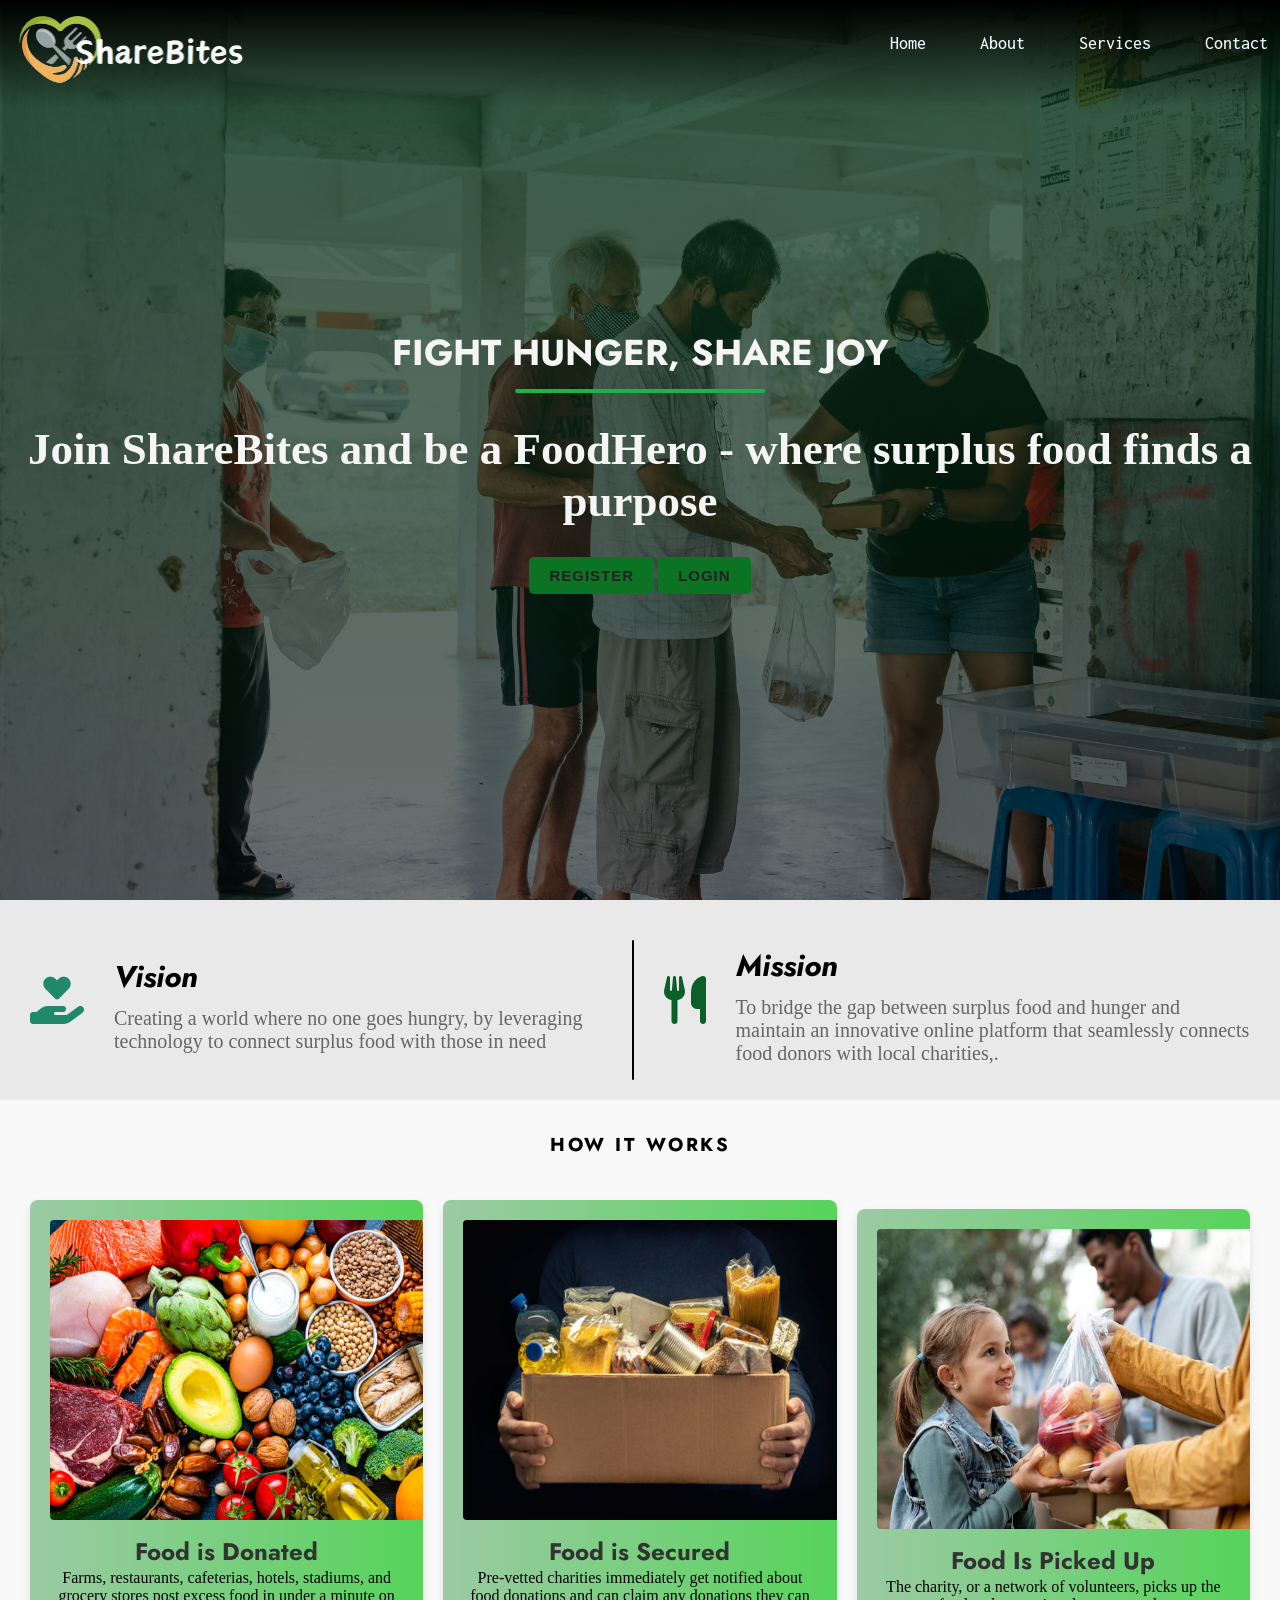
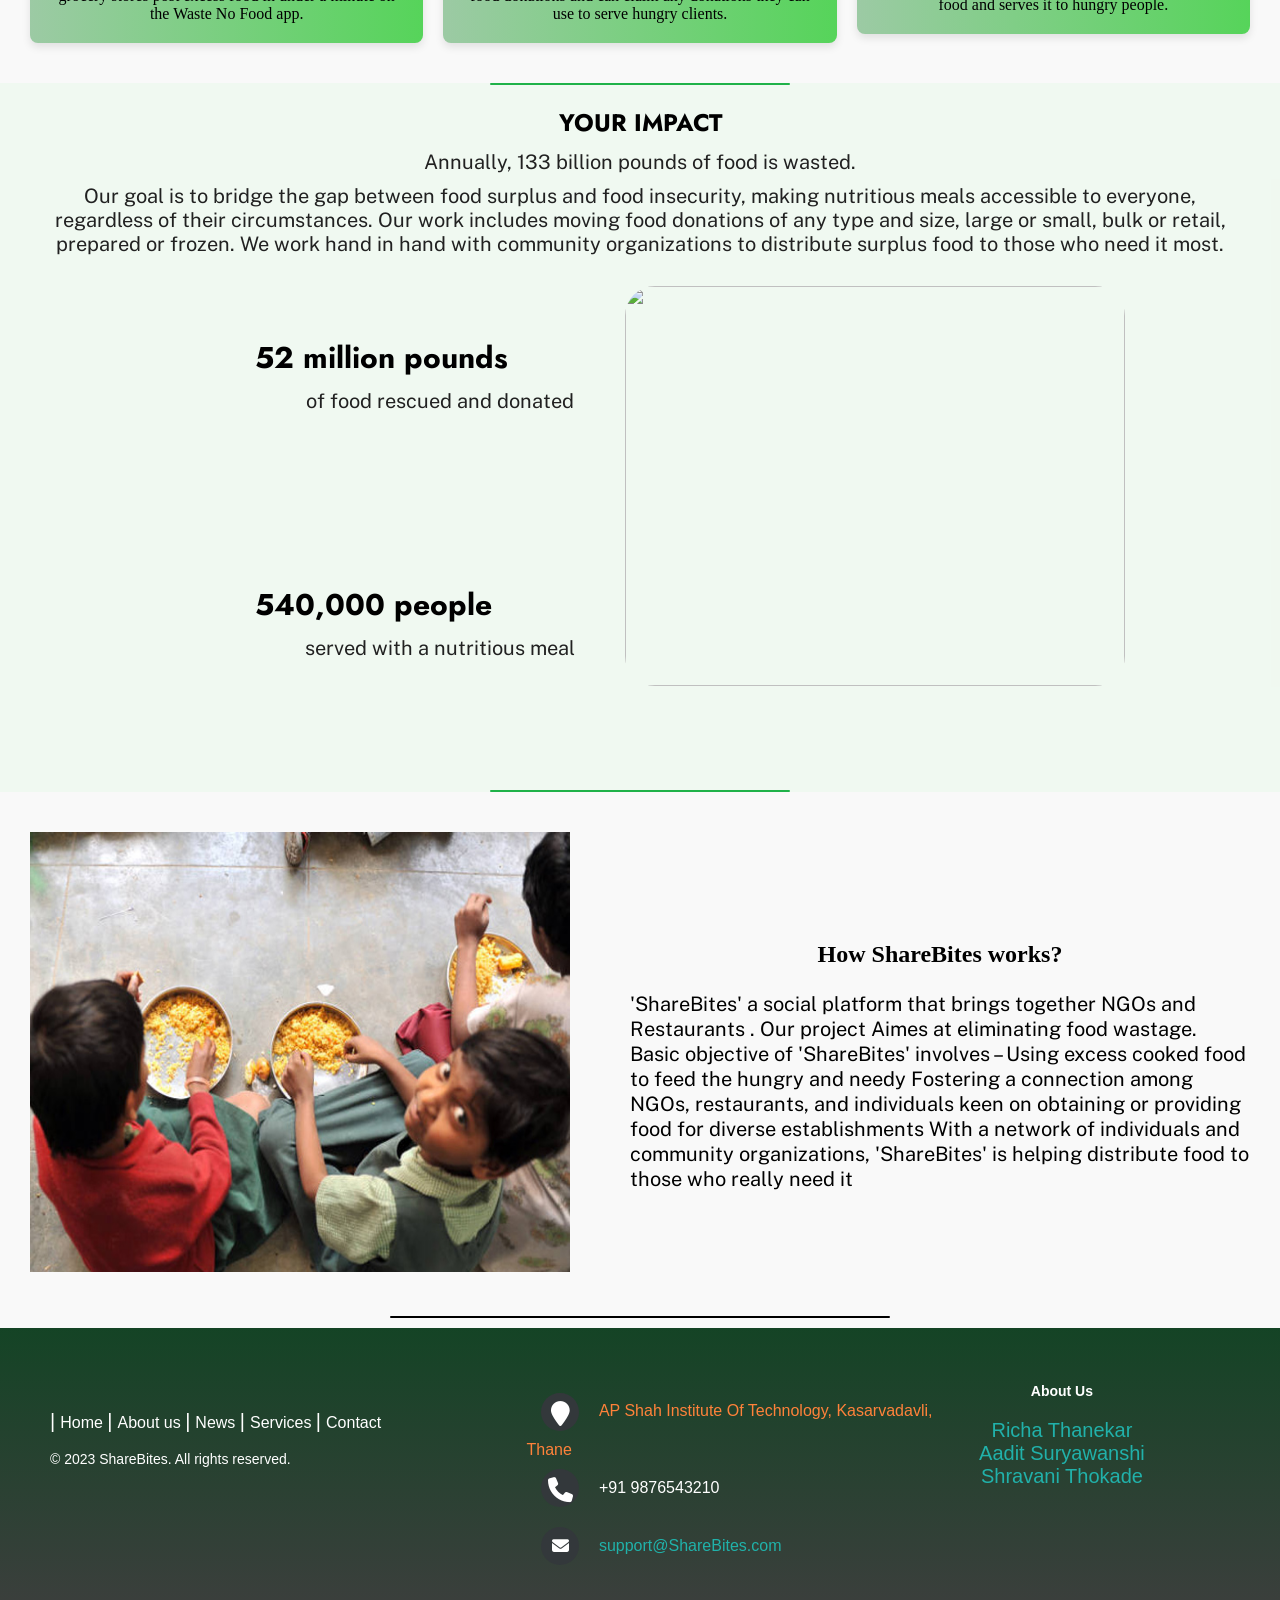
==== commit 6d84c154: "." ====
--- a/index.html
+++ b/index.html
@@ -23,7 +23,7 @@
 <body>
 
     <section class="navbar">
-        <a href="#"><img src="images\logo.png" class="logo">
+        <a href="#"><img src="images\logo2.png" class="logo">
         </a>
         <!--<span>ShareBites</span>-->
     <ul class="nav-links">
--- a/stlye.css
+++ b/stlye.css
@@ -72,8 +72,9 @@
 }
 
 .logo{
-    height: 100px;
-    width: 100px;
+  margin: 10px;
+    height: 80px;
+    width: 250px;
 }
 .nav-links{
     display: flex;
@@ -225,6 +226,9 @@
 
 
  /*impact*/
+ .impact{
+  background-color: #9eefa21a;
+ }
  .impact h1,h2,h3{
   margin-top: 20px;
   display: flex;
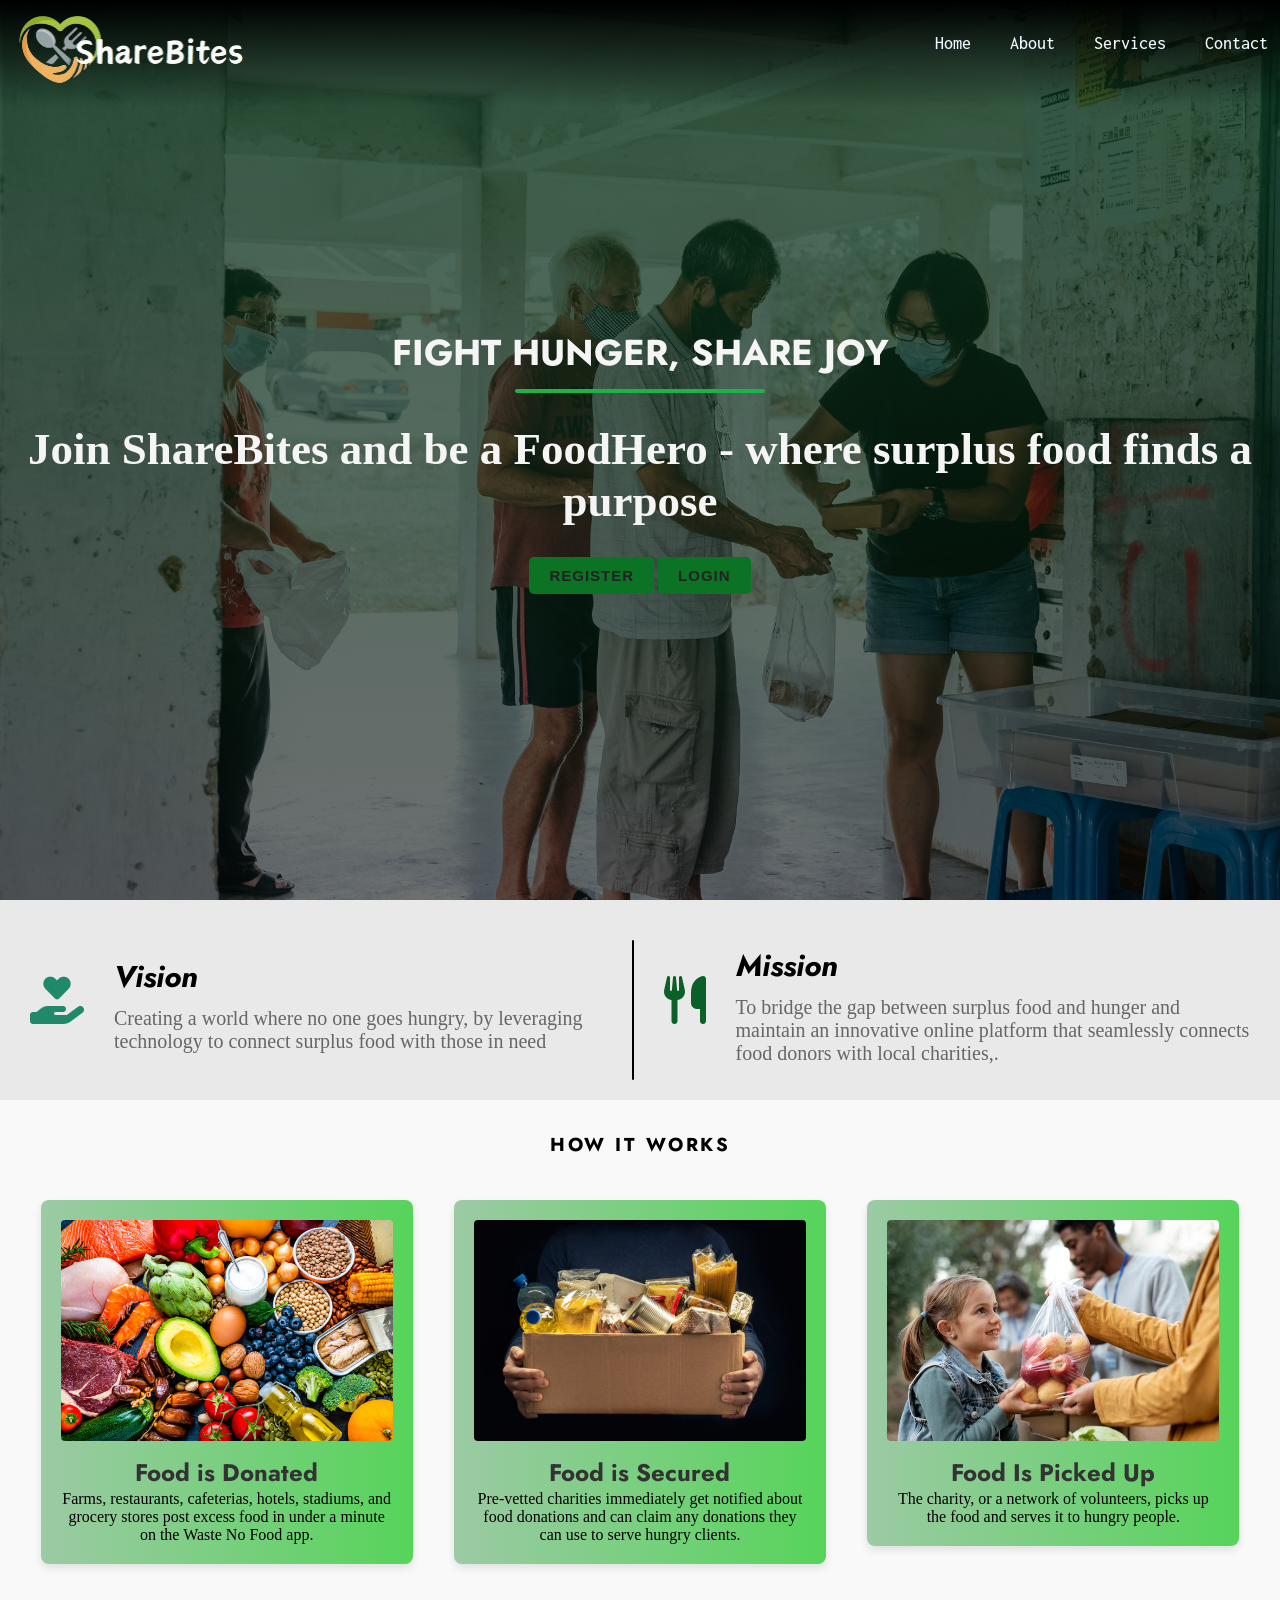
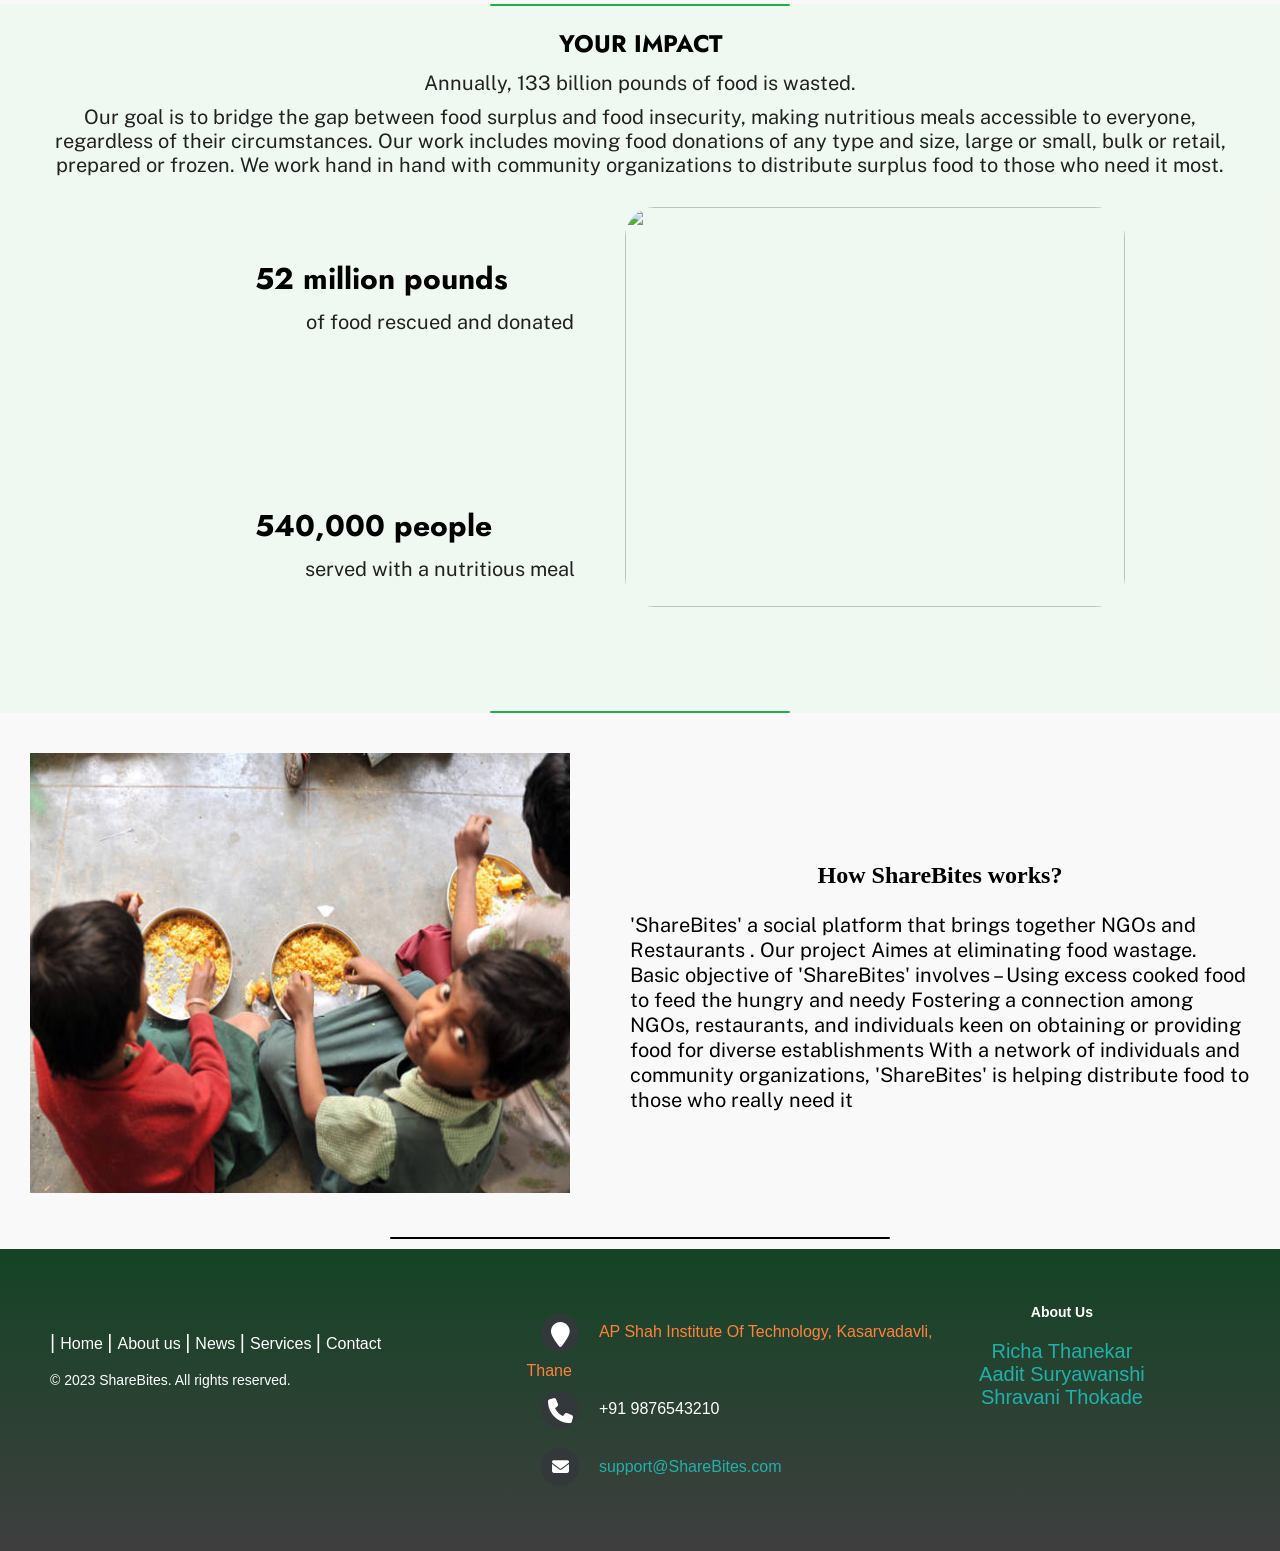
==== commit d300596e: "update" ====
--- a/index.html
+++ b/index.html
@@ -2,8 +2,12 @@
 <html lang="en">
 <head>
     <meta charset="UTF-8">
+
     <meta name="viewport" content="width=device-width, initial-scale=1.0">
     <link rel="stylesheet" href="stlye.css">
+    <title>ShareBites</title>
+    <link rel="icon" type="image/x-icon" href="./images/logo.png">
+
     <script src="https://kit.fontawesome.com/dd3af09170.js" crossorigin="anonymous"></script>    <link rel="preconnect" href="https://fonts.googleapis.com">
     <link rel="preconnect" href="https://fonts.gstatic.com" crossorigin>
     <link href="https://fonts.googleapis.com/css2?family=Inconsolata&display=swap" rel="stylesheet">
@@ -25,7 +29,7 @@
     <section class="navbar">
         <a href="#"><img src="images\logo2.png" class="logo">
         </a>
-        <!--<span>ShareBites</span>-->
+        
     <ul class="nav-links">
         <li><a href="">Home</a></li>
         <li><a href="#Aboutus">About </a></li>
@@ -33,8 +37,9 @@
         <li><a href="#Contact">Contact</a></li>
     </ul> 
     </section>
-    <header>
-        
+
+<!------------------------------------------------------------------------------------------------------------->
+    <header>    
         <div class="header-content">
             <h2>FIGHT HUNGER, SHARE JOY</h2>
         <div class="line"></div>
@@ -93,6 +98,7 @@
        
     </header>
 
+<!------------------------------------------------------------------------------------------------------------->
     <section class="vm" id="Aboutus">
         <div class="vm1">
             <div class="icon">
@@ -116,6 +122,7 @@
         </div>
     </section>
 
+    <!------------------------------------------------------------------------------------------------------------->
     <section class="working">
         <h3>HOW IT WORKS</h3>
         <div class="d">
@@ -138,7 +145,7 @@
         </div>
     </section>
 
-
+<!------------------------------------------------------------------------------------------------------------->
     <section class="impact">
         <div class="line1"></div>
         <h2>YOUR IMPACT</h2>
@@ -170,6 +177,7 @@
         
     </section>
 
+<!------------------------------------------------------------------------------------------------------------->
 <section class="works" id="Services">
     <div class="title">
         <div class="s1">
@@ -188,55 +196,38 @@
     <div class="line1"></div>
 </section>
 
+<!------------------------------------------------------------------------------------------------------------->
 <footer class="footer-distributed" id="Contact">
-
     <div class="footer-left">
-
-
-
       <p class="footer-links">
         <a>Home<br></a>
-        
         <a>About us<br></a>
-      
         <a>News<br></a>
-      
         <a>Services<br></a>
-        
         <a>Contact<br></a>
       </p>
-
       <p class="footer-company-name">&copy; 2023 ShareBites. All rights reserved.</p>
     </div>
-
     <div class="footer-center">
-
       <div>
         <i class="fa fa-map-marker"></i>
         <a class="map" href="https://maps.app.goo.gl/JB6KdXZ7qr82hVav6">AP Shah Institute Of Technology, Kasarvadavli, Thane</a>
       </div>
-
       <div>
         <i class="fa fa-phone"></i>
         <p>+91 9876543210</p>
       </div>
-
       <div>
         <i class="fa fa-envelope"></i>
         <p><a href="mailto:support@company.com">support@ShareBites.com</a></p>
       </div>
     </div>
-
     <div class="footer-right">
-
       <p class="footer-company-about">
         <span>About Us<br></span>
         Richa Thanekar <br> Aadit Suryawanshi<br>Shravani Thokade
       </p>
-
-      
-    </div>
-
+    </div>
   </footer>
 </body>
 
--- a/stlye.css
+++ b/stlye.css
@@ -1,124 +1,149 @@
-*{
-    padding: 0;
-    margin: 0;
-    box-sizing: border-box;
-}
-body{
+* {
+  padding: 0;
+  margin: 0;
+  box-sizing: border-box;
+}
+
+body {
   overflow-x: hidden;
   background-color: #f9f9f9;
-  
-}
-
-.h3,h2 ,h4{
+}
+
+.h3, h2, h4 {
   font-family: "Jost", sans-serif;
 }
 
-header{
-    width: 100vw;
-    height: 100vh;
-    background: linear-gradient(rgba(8, 58, 26, 0.75), rgba(0, 0, 0, 0.5)), url(images/bg.jpg);
-    background-size: cover; 
-    background-position: center;
-    display: flex;
-    flex-direction: row;
-    align-items: center; 
-    justify-content: center;
-}
-.header-content{
-    color: whitesmoke;
-    text-align: center;
-}
-.header-content h2{
-    font-size: 4vmin;
-}
-.line{
-    width: 250px;
-    height: 4px;
-    background: #1fb249;
-    margin: 10px auto;
-    border-radius: 5px;  
-}
-.header-content h1{
-    font-size: 5vmin;
-    margin-top: 30px;
-    margin-bottom: 30px;
-    
-}
-.navbar{
-    font-family: "Jost", sans-serif;
-    position: fixed;
-    width: 100%;
-    top: 0;
-    right: 0;
-    z-index: 1000;
-    display: flex;
-    align-items: center;
-    justify-content: space-between;
-    background: transparent;
-    background: linear-gradient(to bottom ,rgb(0, 0, 0,1),rgb(31, 178, 73,0));
-    transition: all .50s ease;
-}
-.button{
-    text-decoration: none;
-    list-style: none;
-    padding: 8px 15px;
-    border: #353688 solid 2px;
-    border-radius: 30px;
-    color: #ffffff;
-}
-.button:hover{
-    background-color: rgb(54, 55, 135);
-    transition: 0.3s ease-in;
-}
-
-.logo{
+header {
+  width: 100vw;
+  height: 100vh;
+  background: linear-gradient(rgba(8, 58, 26, 0.75), rgba(0, 0, 0, 0.5)), url(images/bg.jpg);
+  background-size: cover;
+  background-position: center;
+  display: flex;
+  flex-direction: row;
+  align-items: center;
+  justify-content: center;
+}
+
+.header-content {
+  color: whitesmoke;
+  text-align: center;
+}
+
+.header-content h2 {
+  font-size: 4vmin;
+}
+
+.line {
+  width: 250px;
+  height: 4px;
+  background: #1fb249;
+  margin: 10px auto;
+  border-radius: 5px;
+}
+
+.header-content h1 {
+  font-size: 5vmin;
+  margin-top: 30px;
+  margin-bottom: 30px;
+}
+
+.navbar {
+  font-family: "Jost", sans-serif;
+  position: fixed;
+  width: 100%;
+  top: 0;
+  right: 0;
+  z-index: 1000;
+  display: flex;
+  align-items: center;
+  justify-content: space-between;
+  background: transparent;
+  background: linear-gradient(to bottom ,rgb(0, 0, 0,1),rgb(31, 178, 73,0));
+  transition: all .50s ease;
+}
+
+.button {
+  text-decoration: none;
+  list-style: none;
+  padding: 8px 15px;
+  border: #353688 solid 2px;
+  border-radius: 30px;
+  color: #ffffff;
+}
+
+.button:hover {
+  background-color: rgb(54, 55, 135);
+  transition: 0.3s ease-in;
+}
+
+.logo {
   margin: 10px;
-    height: 80px;
-    width: 250px;
-}
-.nav-links{
-    display: flex;
-    justify-content: space-between;
-    align-items: center;
+  height: 80px;
+  width: 250px;
+}
+
+.nav-links {
+  display: flex;
+  justify-content: space-between;
+  align-items: center;
 }
 
 .nav-links a {
-    color: aliceblue;
-    font-size: 1.1rem;
-    font-weight: 500;
-    padding: 5px 0;
-    margin: 0px 30px;
-    transition: all .50s ease;
-    text-decoration: none;
-    list-style: none;
-}
-.nav-links li{
-    list-style: none;
-    display: inline-block;
-    padding: 8px 12px;
-    position: relative;
-    font-family: 'Inconsolata', monospace;
+  color: aliceblue;
+  font-size: 1.1rem;
+  font-weight: 500;
+  padding: 5px 0;
+  margin: 0px 15px; /* Adjusted margin for responsiveness */
+  transition: all .50s ease;
+  text-decoration: none;
+  list-style: none;
+}
+
+.nav-links li {
+  list-style: none;
+  display: inline-block;
+  padding: 8px 12px;
+  position: relative;
+  font-family: 'Inconsolata', monospace;
 }
 
 .nav-links a::after {
-    content: '';
-    width: 0%;
-    height: 2px;
-    display: block;
-    margin: auto;
-    transition: 0.2s;
+  content: '';
+  width: 0%;
+  height: 2px;
+  display: block;
+  margin: auto;
+  transition: 0.2s;
 }
 
 .nav-links a:hover {
-    color: #0c7073; }
-h3{
-    color: #ffffff;
-    letter-spacing: 2.5px;
-}
-.p{
-    color: #fff;
-    letter-spacing: 1.5px;
-}
+  color: #0c7073;
+}
+
+h3 {
+  color: #ffffff;
+  letter-spacing: 2.5px;
+}
+
+.p {
+  color: #fff;
+  letter-spacing: 1.5px;
+}
+
+/* Media Queries */
+@media screen and (max-width: 768px) {
+  .header-content h1 {
+    font-size: 4vmin; /* Adjusted font size for smaller screens */
+    margin-top: 20px; /* Adjusted margin for smaller screens */
+    margin-bottom: 20px; /* Adjusted margin for smaller screens */
+  }
+
+  .nav-links a {
+    margin: 0px 10px; /* Adjusted margin for smaller screens */
+  }
+}
+
 
 
 
@@ -131,96 +156,107 @@
   align-items: center;
   align-content: center;
 }
-.s1 img{
+
+.s1 img {
   width: 600px;
   height: 500px;
   padding: 30px;
 }
+
 .s2 {
   padding: 30px;
   line-height: 25px;
 }
-.s2 h1{
+
+.s2 h1 {
   text-align: center;
   padding: 25px;
 }
+
 .working h3 {
   color: #000000;
   font-family: "Jost", sans-serif;
   margin-top: 20px;
   line-height: 50px;
   text-align: center;
-  
-}
-.working{
-  background-color: #f9f9f9
-}
+}
+
+.working {
+  background-color: #f9f9f9;
+}
+
 .d {
   display: flex;
   justify-content: space-around;
-  align-items: center;
+  align-items: flex-start; /* Align items at the start of the container */
   background-color: #f9f9f9;
   padding: 20px;
-}
-
-.working .d {
-  display: flex;
+  flex-wrap: wrap; /* Allow flex items to wrap */
 }
 
 .working .d div {
-  flex: 1;
+  flex: 0 0 30%; /* Adjust flex item size for normal screen sizes */
   padding: 20px;
   margin: 10px;
   background-color: #fff;
   border-radius: 8px;
   box-shadow: 0 4px 8px rgba(0, 0, 0, 0.1);
-
-  text-align: center; 
+  text-align: center;
 }
 
 .working .d img {
-  width: 400px;
-  height: 300px;
-  border-radius: 4px; 
-}
-
+  width: 100%;
+  height: auto;
+  border-radius: 4px;
+}
 
 .working h2 {
   color: #333;
   margin-top: 10px;
 }
-.card{ 
-  flex: 1;
-  background: #DAE2F8;  
+
+.card {
+  flex: 0 0 30%; /* Adjust flex item size for normal screen sizes */
+  background: #DAE2F8;
   background: -webkit-linear-gradient(to right, #6bf05d, #1d5c1d);
-  background: linear-gradient(to right, #9ccaa4, #56d45a); 
+  background: linear-gradient(to right, #9ccaa4, #56d45a);
   border-radius: 15px;
   margin: 10px;
   padding: 15px;
   text-align: center;
   box-shadow: 0px 4px 8px rgba(0, 0, 0, 0.2);
   transition: transform 0.3s ease;
-  flex: 0 0 auto;
   border-radius: 5px;
   overflow: hidden;
   position: relative;
   cursor: pointer;
 }
+
 .card:hover {
   transform: translateY(-10px);
   box-shadow: 0 5px 15px rgba(0, 0, 0, 0.3);
 }
-.d{
+
+.d {
   position: relative;
   transform: translateY(50px);
   opacity: 0;
-  transition:all 2s ease ;
-}
-.d.active{
+  transition: all 2s ease;
+}
+
+.d.active {
   transform: translateY(0px);
   opacity: 1;
 }
-  
+
+/* Media Queries */
+@media screen and (max-width: 768px) {
+  .working .d div,
+  .card {
+    flex-basis: 90%; /* Adjust flex item size for smaller screens */
+    max-width: 90%; /* Limit max-width to prevent overflow */
+  }
+}
 
 
 
